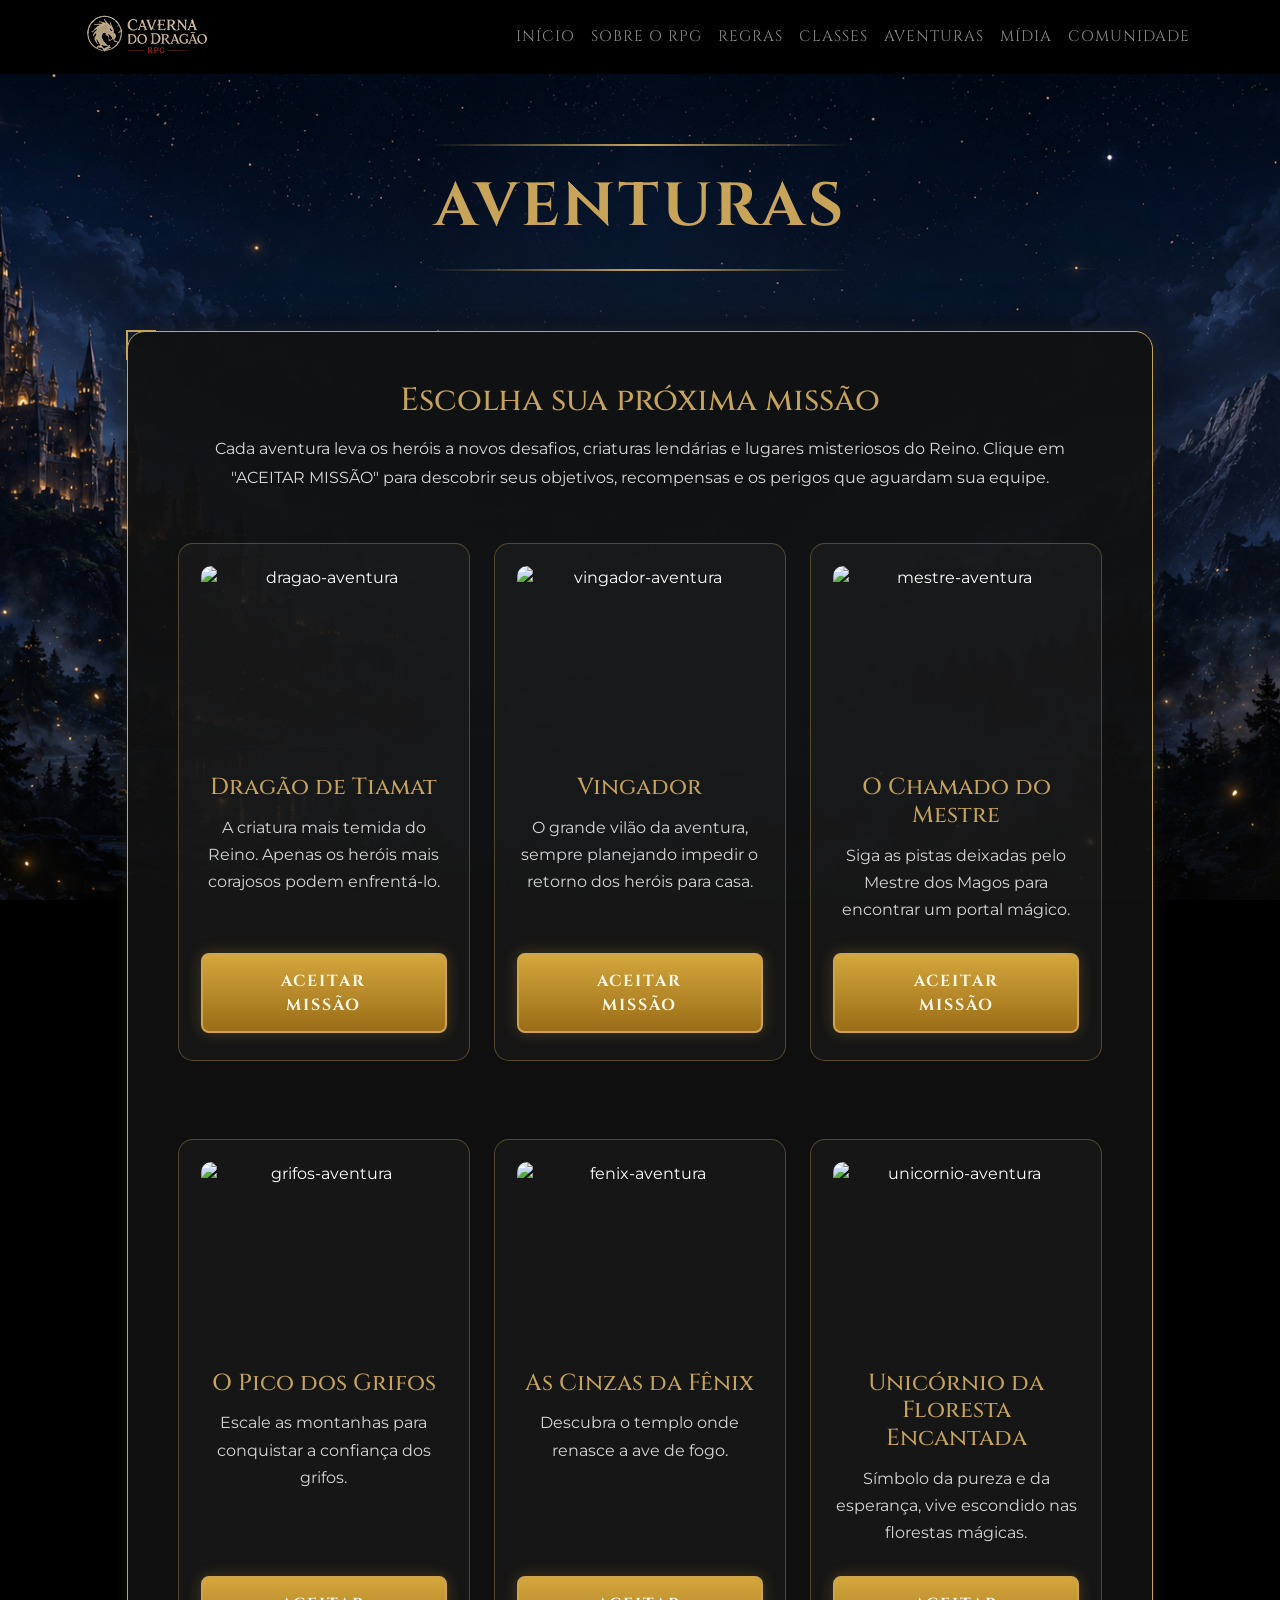
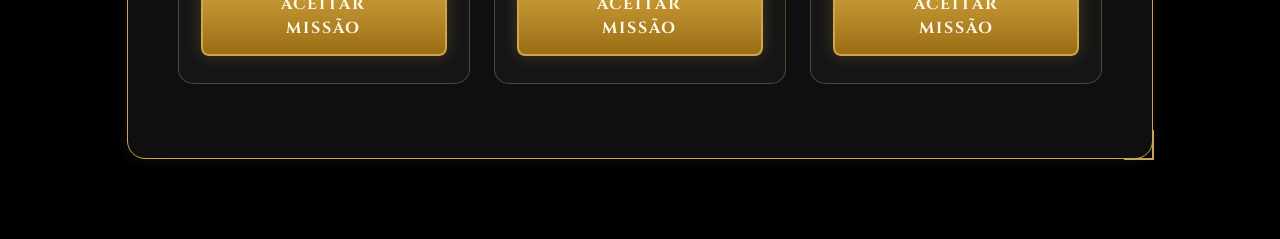
==== aventuras.html @ 793632f1 "pgAventuras-feita-faltando-imgs" ====
<!DOCTYPE html>
<html lang="en">
<head>
    <meta charset="UTF-8">
    <meta name="viewport" content="width=device-width, initial-scale=1.0">

    <link href="https://cdn.jsdelivr.net/npm/bootstrap@5.3.8/dist/css/bootstrap.min.css" rel="stylesheet">
    <link href="https://fonts.googleapis.com/css2?family=Cinzel:wght@400;600;700&display=swap" rel="stylesheet">
    <link href="https://fonts.googleapis.com/css2?family=Montserrat:wght@300;400;500;600&display=swap" rel="stylesheet">

    <link rel="stylesheet" href="https://cdn.jsdelivr.net/npm/bootstrap-icons@1.11.3/font/bootstrap-icons.min.css">

    <link rel="stylesheet" href="aventuras.css">

    <title>Classes RPG</title>
</head>
<body>
    <nav class="navbar navbar-expand-lg navbar-dark" id="cabecalho" style="background-color: black;">
        <div class="container">
            <a class="navbar-brand" href="index.html">
                <img src="/src/img/logo_caverna_dragao_transparente.png" alt="logo Caverna do Dragão" id="logo-site" style="width: 180;"> 
            </a>

            <button class="navbar-toggler" type="button" data-bs-toogle="collapse"data-bs-target="#menu">
                <span class="navbar-toggler-icon"></span>
            </button>

            <div class="collapse navbar-collapse" id="menu">
                <ul class="navbar-nav ms-auto">
                    <li class="nav-item"><a class="nav-link" href="index.html">INÍCIO</a></li>
                    <li class="nav-item"><a class="nav-link" href="historia.html">SOBRE O RPG</a></li>
                    <li class="nav-item"><a class="nav-link" href="regras.html">REGRAS</a></li>
                    <li class="nav-item"><a class="nav-link" href="classes.html">CLASSES</a></li>
                    <li class="nav-item"><a class="nav-link" href="aventuras.html">AVENTURAS</a></li>
                    <li class="nav-item"><a class="nav-link" href="midia.html">MÍDIA</a></li>
                    <li class="nav-item"><a class="nav-link" href="comunidade.html">COMUNIDADE</a></li>
                </ul>
            </div>
        </div>
    </nav>

    <section class="aventuras">
        <section class="titulo-aventuras">
            <div class="container">
                <h1>AVENTURAS</h1>
            </div>
        </section>

        <div class="container">
            <div class="painel-aventuras">
                <div class="introducao">
                    <h2>Escolha sua próxima missão</h2>

                    <p>Cada aventura leva os heróis a novos desafios, criaturas lendárias e lugares misteriosos do Reino. Clique em "ACEITAR MISSÃO" para descobrir seus objetivos, recompensas e os perigos que aguardam sua equipe.</p>
                </div>

                <div class="row g-4">
                    <!--card 1-->
                    <div class="col-lg-4 col-md-6 mb-4">
                        <div class="card-aventura">
                            <img src="/src/img/aventura1.jpg" alt="dragao-aventura">

                            <h3>Dragão de Tiamat</h3>

                            <p>A criatura mais temida do Reino. Apenas os heróis mais corajosos podem enfrentá-lo.</p>

                            <button class="btn btn-rpg" data-bs-toggle="modal" data-bs-target="#aventura1">ACEITAR MISSÃO</button>
                        </div>
                    </div>

                        <!--card 2-->
                    <div class="col-lg-4 col-md-6 mb-4">
                        <div class="card-aventura">
                            <img src="/src/img/aventura1.jpg" alt="vingador-aventura">

                            <h3>Vingador</h3>

                            <p>O grande vilão da aventura, sempre planejando impedir o retorno dos heróis para casa.</p>

                            <button class="btn btn-rpg" data-bs-toggle="modal" data-bs-target="#aventura2">ACEITAR MISSÃO</button>
                        </div>
                    </div>

                        <!--card 3-->
                    <div class="col-lg-4 col-md-6 mb-4">
                        <div class="card-aventura">
                            <img src="/src/img/aventura1.jpg" alt="mestre-aventura">

                            <h3>O Chamado do Mestre</h3>

                            <p>Siga as pistas deixadas pelo Mestre dos Magos para encontrar um portal mágico.</p>

                            <button class="btn btn-rpg" data-bs-toggle="modal" data-bs-target="#aventura3">ACEITAR MISSÃO</button>
                        </div>
                    </div>

                        <!--card 4-->
                    <div class="col-lg-4 col-md-6 mb-4">
                        <div class="card-aventura">
                            <img src="/src/img/aventura1.jpg" alt="grifos-aventura">

                            <h3>O Pico dos Grifos</h3>

                            <p>Escale as montanhas para conquistar a confiança dos grifos.</p>

                            <button class="btn btn-rpg" data-bs-toggle="modal" data-bs-target="#aventura4">ACEITAR MISSÃO</button>
                        </div>
                    </div>

                        <!--card 5-->
                    <div class="col-lg-4 col-md-6 mb-4">
                        <div class="card-aventura">
                            <img src="/src/img/aventura1.jpg" alt="fenix-aventura">

                            <h3>As Cinzas da Fênix</h3>

                            <p>Descubra o templo onde renasce a ave de fogo.</p>

                            <button class="btn btn-rpg" data-bs-toggle="modal" data-bs-target="#aventura5">ACEITAR MISSÃO</button>
                        </div>
                    </div>

                        <!--card 6-->
                    <div class="col-lg-4 col-md-6 mb-4">
                        <div class="card-aventura">
                            <img src="/src/img/aventura1.jpg" alt="unicornio-aventura">

                            <h3>Unicórnio da Floresta Encantada</h3>

                            <p>Símbolo da pureza e da esperança, vive escondido nas florestas mágicas.</p>

                            <button class="btn btn-rpg" data-bs-toggle="modal" data-bs-target="#aventura6">ACEITAR MISSÃO</button>
                        </div>
                    </div>
                </div>
            </div>
        </div>
    </section>

    <!--"pop-up" 1-->
    <div class="modal fade" id="aventura1" tabindex="-1">
        <div class="modal-dialog modal-dialog-centered">
            <div class="modal-content">

                <div class="modal-header">
                    <h5 class="modal-title">Dragão de Tiamat</h5>

                    <button type="button" class="btn-close" data-bs-dismiss="modal"></button>
                </div>

                <div class="modal-body">
                    <p><strong>Objetivo:</strong> Encontrar o covil do Dragão e impedir que ele destrua o Reino.</p>
                    <p><strong>Dificuldade:</strong> ★★★★★</p>
                    <p><strong>Recompensa:</strong> Espada Flamejante e 500 moedas de ouro.</p>
                    <p><strong>Inimigos:</strong> Dragão Vermelho, Goblins e Cavaleiros das Sombras.</p>
                    <p><strong>Local:</strong> Montanhas de Tiamat.</p>
                    <p><strong>História:</strong> Dizem que o Dragão desperta a cada cem anos para espalhar o caos. Apenas um grupo de verdadeiros heróis pode enfrentá-lo.</p>
                </div
            </div>
        </div>
    </div>

    <!--"pop-up" 2-->
    <div class="modal fade" id="aventura2" tabindex="-1">
        <div class="modal-dialog modal-dialog-centered">
            <div class="modal-content">

                <div class="modal-header">
                    <h5 class="modal-title">Vingador</h5>

                    <button type="button" class="btn-close" data-bs-dismiss="modal"></button>
                </div>

                <div class="modal-body">
                    <p><strong>Objetivo:</strong> Invadir a fortaleza do Vingador e recuperar o Cristal do Portal.</p>
                    <p><strong>Dificuldade:</strong> ★★★★☆</p>
                    <p><strong>Recompensa:</strong> Armadura das Sombras e 350 moedas de ouro.</p>
                    <p><strong>Inimigos:</strong> Vingador, Orcs e Magos Negros.</p>
                    <p><strong>Local:</strong> Castelo das Trevas.</p>
                    <p><strong>História:</strong> O Vingador planeja impedir que os heróis encontrem o caminho de volta para casa. Seu castelo guarda inúmeros perigos.</p>
                </div
            </div>
        </div>
    </div>

    <!--"pop-up" 3-->
    <div class="modal fade" id="aventura2" tabindex="-1">
        <div class="modal-dialog modal-dialog-centered">
            <div class="modal-content">

                <div class="modal-header">
                    <h5 class="modal-title">O Chamado do Mestre</h5>

                    <button type="button" class="btn-close" data-bs-dismiss="modal"></button>
                </div>

                <div class="modal-body">
                    <p><strong>Objetivo:</strong> Seguir as pistas deixadas pelo Mestre dos Magos até o Portal Esquecido.</p>
                    <p><strong>Dificuldade:</strong> ★★★☆☆</p>
                    <p><strong>Recompensa:</strong> Cajado Arcano e 250 moedas de ouro.</p>
                    <p><strong>Inimigos:</strong> Espíritos, Gárgulas e Armaduras Encantadas.</p>
                    <p><strong>Local:</strong> Ruínas Antigas.</p>
                    <p><strong>História:</strong> O Mestre dos Magos surge misteriosamente para orientar os heróis, mas cada pista esconde um novo desafio.</p>
                </div
            </div>
        </div>
    </div>

    <!--"pop-up" 4-->
    <div class="modal fade" id="aventura2" tabindex="-1">
        <div class="modal-dialog modal-dialog-centered">
            <div class="modal-content">

                <div class="modal-header">
                    <h5 class="modal-title">O Pico dos Grifos</h5>

                    <button type="button" class="btn-close" data-bs-dismiss="modal"></button>
                </div>

                <div class="modal-body">
                    <p><strong>Objetivo:</strong> Conquistar a confiança dos Grifos e recuperar um artefato perdido.</p>
                    <p><strong>Dificuldade:</strong> ★★★☆☆</p>
                    <p><strong>Recompensa:</strong> Pena Sagrada dos Grifos e 220 moedas de ouro.</p>
                    <p><strong>Inimigos:</strong> Grifos Selvagens e Harpias.</p>
                    <p><strong>Local:</strong> Montanhas do Norte.</p>
                    <p><strong>História:</strong> Apenas aqueles que demonstrarem coragem e honra poderão voar ao lado dos lendários Grifos.</p>
                </div
            </div>
        </div>
    </div>

    <!--"pop-up" 5-->
    <div class="modal fade" id="aventura2" tabindex="-1">
        <div class="modal-dialog modal-dialog-centered">
            <div class="modal-content">

                <div class="modal-header">
                    <h5 class="modal-title">As Cinzas da Fênix</h5>

                    <button type="button" class="btn-close" data-bs-dismiss="modal"></button>
                </div>

                <div class="modal-body">
                    <p><strong>Objetivo:</strong> Encontrar a Fênix antes que seu poder seja usado pelas forças do mal.</p>
                    <p><strong>Dificuldade:</strong> ★★★★☆</p>
                    <p><strong>Recompensa:</strong> Pluma da Fênix e 400 moedas de ouro.</p>
                    <p><strong>Inimigos:</strong> Salamandras de Fogo e Cultistas.</p>
                    <p><strong>Local:</strong> Templo do Sol.</p>
                    <p><strong>História:</strong> A lendária Fênix renasce das cinzas apenas uma vez por século. Seu poder pode salvar ou destruir o Reino.</p>
                </div
            </div>
        </div>
    </div>

    <!--"pop-up" 6-->
    <div class="modal fade" id="aventura2" tabindex="-1">
        <div class="modal-dialog modal-dialog-centered">
            <div class="modal-content">

                <div class="modal-header">
                    <h5 class="modal-title">Unicórnio da Floresta Encantada</h5>

                    <button type="button" class="btn-close" data-bs-dismiss="modal"></button>
                </div>

                <div class="modal-body">
                    <p><strong>Objetivo:</strong> Proteger o Unicórnio e impedir que caçadores capturem a criatura sagrada.</p>
                    <p><strong>Dificuldade:</strong> ★★☆☆☆</p>
                    <p><strong>Recompensa:</strong> Amuleto da Natureza e 180 moedas de ouro.</p>
                    <p><strong>Inimigos:</strong> Caçadores, Lobos Gigantes e Bruxas.</p>
                    <p><strong>Local:</strong> Floresta Encantada.</p>
                    <p><strong>História:</strong> O Unicórnio representa a esperança do Reino. Sua proteção garante o equilíbrio da magia em toda a floresta.</p>
                </div
            </div>
        </div>
    </div>

    <footer id="footer">
        <div class="container footer-container">
    
            <div class="footer-col">
                <img src="/src/img/logo_caverna_dragao_transparente.png" alt="Logo" class="footer-logo">
                <p>Um RPG de mesa inspirado no clássico<br> que marcou gerações. Aventuras épicas <br> esperam por você é seu grupo!</p>
            </div>
    
            <div class="footer-col">
                <h4>NAVEGAÇÃO</h4>
                <a href="index.html">Início</a>
                <a href="historia.html">Sobre o RPG</a>
                <a href="regras.html">Regras</a>
                <a href="classes.html">Classes</a>
                <a href="aventuras.html">Aventuras</a>
                <a href="midia.html">Mídia</a>
                <a href="comunidade.html">Comunidade</a>
            </div>
    
            <div class="footer-col">
                <h4>REDES SOCIAIS</h4>
                <div class="redes">
                    <a href="#"><i class="bi bi-instagram"></i></a>
                    <a href="#"><i class="bi bi-facebook"></i></a>
                    <a href="#"><i class="bi bi-discord"></i></a>
                </div>
            </div>
    
        </div>
    
        <div class="footer-bottom">
            © 2026 Caverna do Dragão. Todos os direitos reservados.
        </div>
    </footer>

    <script src="https://cdn.jsdelivr.net/npm/bootstrap@5.3.8/dist/js/bootstrap.bundle.min.js"></script>
</body>
</html>
---- aventuras.css ----
body{
    margin: 0;
    background: #000;
    color: white;
    font-family: 'Montserrat', sans-serif;
}

.navbar{
    padding: 8px 0;
}

.aventuras{
    min-height: 100vh;

    background-image: url("src/img/img-bg-HISTORIA.png");
    background-size: cover;
    background-position: center top;
    background-repeat: no-repeat;
    background-attachment: fixed;

    padding: 40px 0 80px;
}

.titulo-aventuras{
    text-align: center;
    margin: 30px 0 60px;
}

.titulo-aventuras h1{
    display: inline-block;
    position: relative;

    margin: 0;
    padding: 30px 0;

    font-family: 'Cinzel', serif;
    font-size: 3.8rem;
    font-weight: 700;
    letter-spacing: 3px;
    line-height: 1.1;

    color: #C7A45A;
}

.titulo-aventuras h1::before,
.titulo-aventuras h1::after{
    content: "";

    position: absolute;
    left: 50%;
    transform: translateX(-50%);

    width: 420px;
    height: 2px;

    background: linear-gradient(
        to right,
        transparent,
        #C7A45A,
        transparent
    );
}

.titulo-aventuras h1::before{
    top: 0;
}

.titulo-aventuras h1::after{
    bottom: 0;
}

.painel-aventuras{
    width: min(1200px, 92%);
    min-height: 650px;
    
    margin: auto;
    
    background: rgba(17,17,17,.92);
    
    border: 1px solid #C7A45A;
    border-radius: 18px;
    
    padding: 50px;
    
    box-shadow:
        0 0 40px rgba(0,0,0,.6),
        0 0 15px rgba(199,164,90,.15);
}

.painel-aventuras{
    position: relative;
}

.painel-aventuras::before,
.painel-aventuras::after{
    content:"";
    position:absolute;
    width:30px;
    height:30px;
    border:2px solid #C7A45A;
}

.painel-aventuras::before{
    top:-2px;
    left:-2px;

    border-right:none;
    border-bottom:none;
}

.painel-aventuras::after{
    bottom:-2px;
    right:-2px;

    border-left:none;
    border-top:none;
}

/* INTRODUÇÃO */
.introducao{
    margin-bottom: 50px;
    text-align: center;
}

.introducao h2{
    color: #C7A45A;
    margin-bottom: 15px;
}

.introducao p{
    color: #d8d8d8;
    max-width: 850px;
    margin: auto;
    line-height: 1.8;
}

/* GRID DOS CARDS */
.row{
    row-gap: 30px;
}

/* CARD */
.card-aventura{
    display:flex;
    flex-direction:column;
    height:100%;

    background: rgba(255,255,255,.03);
    border:1px solid rgba(199,164,90,.35);
    border-radius:15px;
    padding:22px;
    text-align:center;
    transition:.35s;
}

.card-aventura:hover{
    transform: translateY(-8px);
    border-color: #C7A45A;
    box-shadow: 0 0 25px rgba(199,164,90,.25);
}

.card-aventura img{
    width: 100%;
    height: 190px;
    object-fit: cover;
    border-radius: 10px;
    margin-bottom: 18px;
}

.card-aventura h3{
    color: #C7A45A;
    font-size: 1.45rem;
    margin-bottom: 12px;
}

.card-aventura p{
    color: #d5d5d5;
    line-height: 1.7;
    min-height: 95px;
}

.card-aventura .btn-rpg{
    margin-top: auto;
    margin-bottom: 5px;
}

/* pop-up */
.modal-content{
    background: #111;
    color: white;
    border: 2px solid #C7A45A;
    border-radius: 15px;
}

.modal-header{
    border-bottom: 1px solid rgba(199,164,90,.35);
}

.modal-footer{
    border-top: 1px solid rgba(199,164,90,.35);
}

.modal-title{
    color: #C7A45A;
    font-family: 'Cinzel', serif;
}

.modal-body p{
    line-height: 1.8;
    color: #d8d8d8;
}

.modal-body strong{
    color: #C7A45A;
}

.modal-content{
    box-shadow:0 0 35px rgba(199,164,90,.35);
}

/* RESPONSIVO */
@media (max-width:991px){

    .card-aventura img{
        height: 220px;
    }

}

@media (max-width:768px){

    .painel-aventuras{
        padding: 30px;
    }

    .titulo-aventuras h1{
        font-size: 2.8rem;
    }

}

@media (max-width:576px){

    .card-aventura{
        padding: 18px;
    }

    .card-aventura img{
        height: 180px;
    }

}

.btn-rpg{
    display: inline-block;
    margin-top: 40px;
    padding: 14px 40px;
    background: linear-gradient(
        to bottom,
        #d4a63d,
        #9a6d17
    );
    border: 2px solid #cfa44c;
    border-radius: 8px;
    color: #fff8e6;
    font-family: 'Cinzel', serif;
    font-size: 1rem;
    font-weight: 700;
    letter-spacing: 2px;
    text-decoration: none;
    box-shadow:
        0 0 15px rgba(212,166,61,.25);
    transition: all .3s ease;
}

.btn-rpg:hover{
    background: linear-gradient(
        to bottom,
        #e2b44a,
        #b07b1a
    );
    color: #fff8e6;
    transform: translateY(-3px);
    box-shadow:
        0 0 25px rgba(212,166,61,.45);
}

#footer{
    border-top: none;
    position: relative;

    z-index: 1;

    color: white;
    padding: 40px 0 20px;
    margin-top: 0;

    background-image:
        url("src/img/castelo-footer.png");

    background-size: 30%;
    background-position: 95% 15%;
    background-repeat: no-repeat;
}

#footer::before{
    content: "";
    position: absolute;
    top: 0;
    left: 10%;
    width: 80%;
    height: 1px;

    background: linear-gradient(
        to right,
        transparent,
        #CBBD93,
        transparent
    );
}

.footer-container{
    display: flex;
    justify-content: flex-start;
    gap: 80px;
    flex-wrap: wrap;
}

.footer-col{
    display: flex;
    flex-direction: column;
    gap: 10px;
    min-width: 150px;
    position: relative;
    padding-right: 40px;
}

.footer-col:not(:last-child)::after{
    content: "";
    position: absolute;
    right: -25px;
    top: 10px;
    width: 1px;
    height: 80%;

    background: linear-gradient(
        transparent,
        #5a5a5a,
        transparent
    );
}

.footer-col h4{
    color: #CBBD93;
    font-size: 14px;
    margin-bottom: 10px;
    letter-spacing: 2px;
}

.footer-col a{
    color: #aaa;
    text-decoration: none;
    transition: 0.3s;
}

.footer-col a:hover{
    color: white;
}

.footer-col p{
    color: #aaa;
    margin: 0;
    font-size: 14px;
}

.footer-logo{
    width: 180px;
    height: auto;
}

.redes{
    display: flex;
    gap: 15px;
    font-size: 24px;
}

.redes a{
    color: #c7c7c7;
}

.footer-bottom{
    text-align: center;
    border-top: 1px solid #222;
    margin-top: 20px;
    padding: 10px;
    color: #777;
    font-size: 13px;
}

h1, h2, h3, h4, .navbar, .btn{
    font-family: 'Cinzel', serif;
}

p{
    font-family: 'Montserrat', sans-serif;
}

.nav-link{
    letter-spacing: 1px;
    font-size: 0.95rem;
}
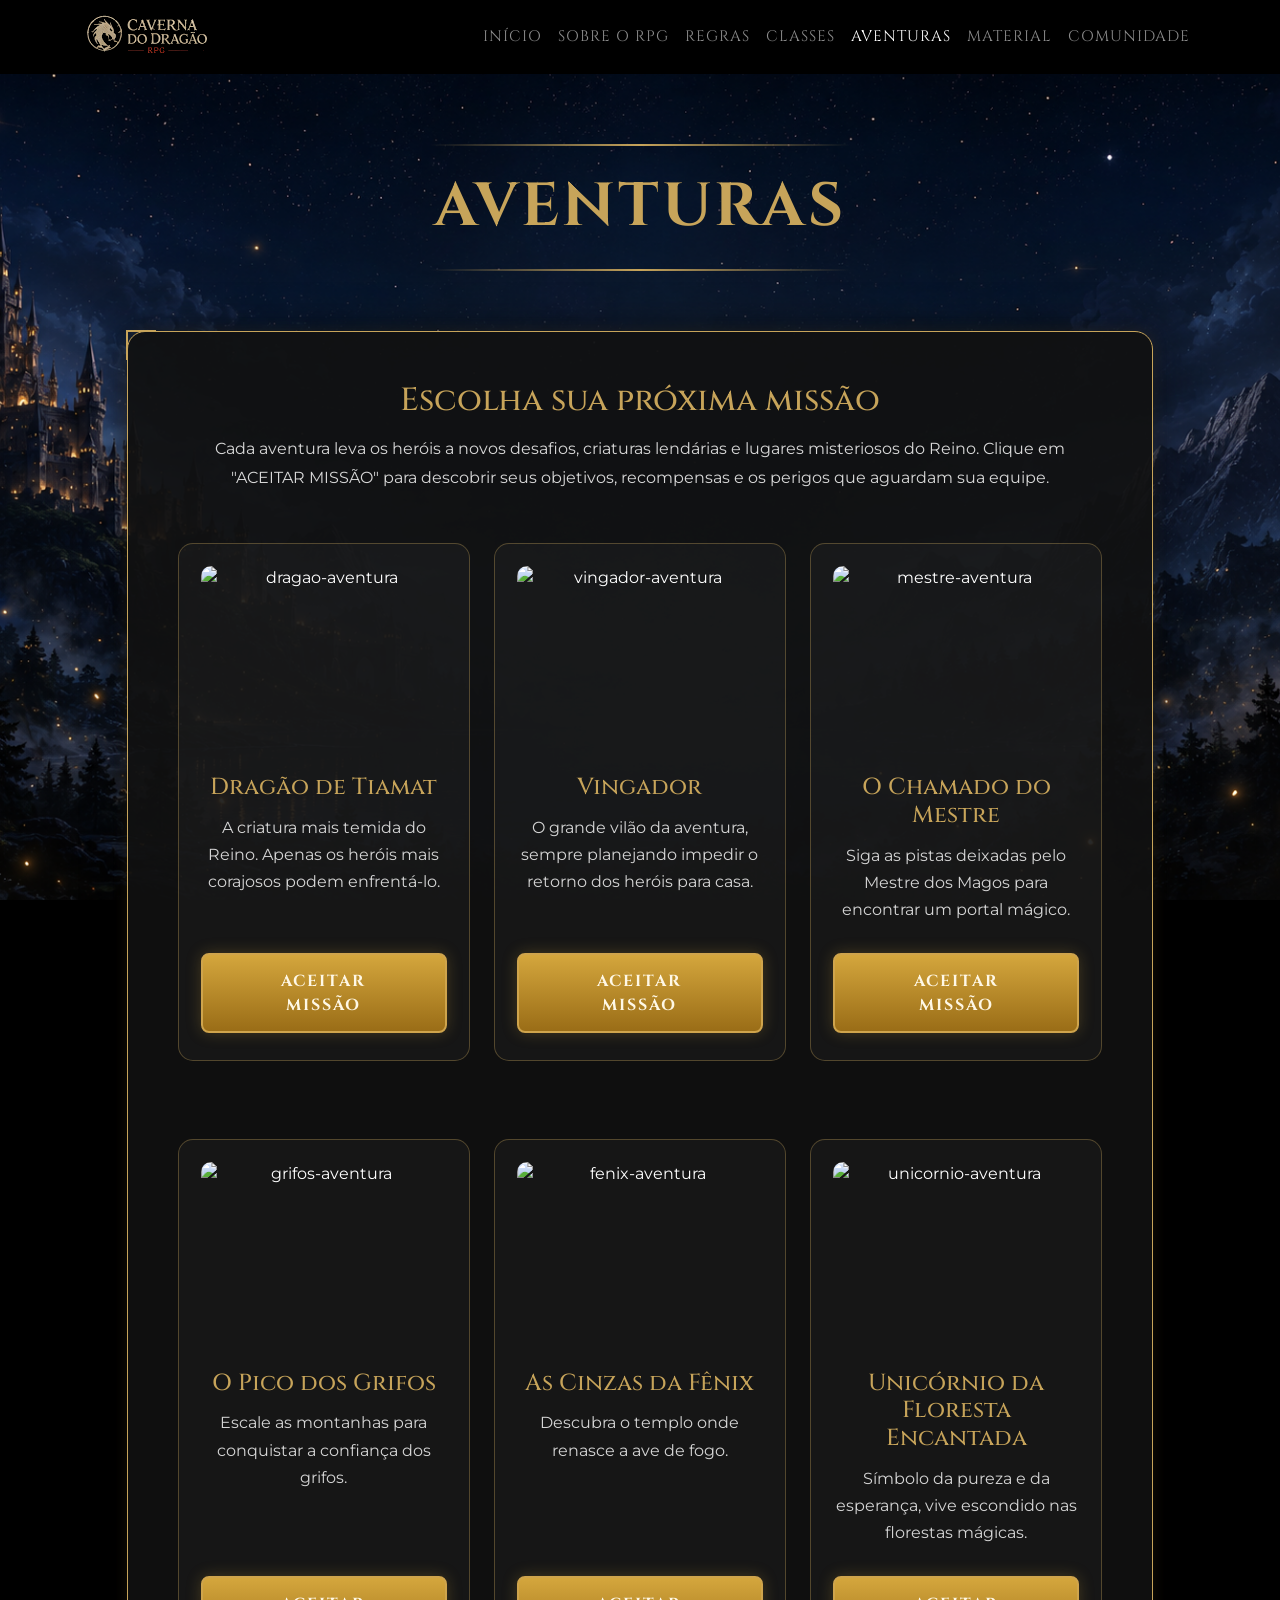
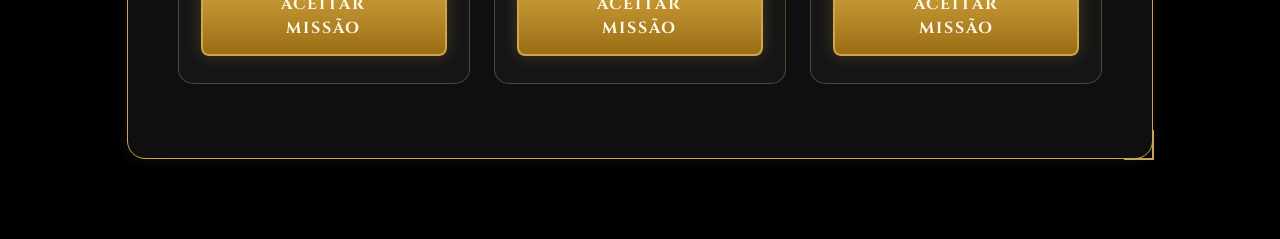
==== commit 6d6f57f2: "detalhes-nome-script-animações-add" ====
--- a/aventuras.html
+++ b/aventuras.html
@@ -21,7 +21,7 @@
                 <img src="/src/img/logo_caverna_dragao_transparente.png" alt="logo Caverna do Dragão" id="logo-site" style="width: 180;"> 
             </a>
 
-            <button class="navbar-toggler" type="button" data-bs-toogle="collapse"data-bs-target="#menu">
+            <button class="navbar-toggler" type="button" data-bs-toggle="collapse"data-bs-target="#menu">
                 <span class="navbar-toggler-icon"></span>
             </button>
 
@@ -31,8 +31,8 @@
                     <li class="nav-item"><a class="nav-link" href="historia.html">SOBRE O RPG</a></li>
                     <li class="nav-item"><a class="nav-link" href="regras.html">REGRAS</a></li>
                     <li class="nav-item"><a class="nav-link" href="classes.html">CLASSES</a></li>
-                    <li class="nav-item"><a class="nav-link" href="aventuras.html">AVENTURAS</a></li>
-                    <li class="nav-item"><a class="nav-link" href="midia.html">MÍDIA</a></li>
+                    <li class="nav-item"><a class="nav-link active" href="aventuras.html">AVENTURAS</a></li>
+                    <li class="nav-item"><a class="nav-link" href="material.html">MATERIAL</a></li>
                     <li class="nav-item"><a class="nav-link" href="comunidade.html">COMUNIDADE</a></li>
                 </ul>
             </div>
@@ -290,7 +290,7 @@
                 <a href="regras.html">Regras</a>
                 <a href="classes.html">Classes</a>
                 <a href="aventuras.html">Aventuras</a>
-                <a href="midia.html">Mídia</a>
+                <a href="material.html">Material</a>
                 <a href="comunidade.html">Comunidade</a>
             </div>
     
--- a/aventuras.css
+++ b/aventuras.css
@@ -7,6 +7,26 @@
 
 .navbar{
     padding: 8px 0;
+}
+
+.nav-link{
+    position: relative;
+}
+
+.nav-link::after{
+    content: "";
+    position: absolute;
+    left: 50%;
+    bottom: 0;
+    width: 0;
+    height: 1px;
+    background: #d8c08a;
+    transition: .3s;
+    transform: translateX(-50%);
+}
+
+.nav-link:hover::after{
+    width: 80%;
 }
 
 .aventuras{
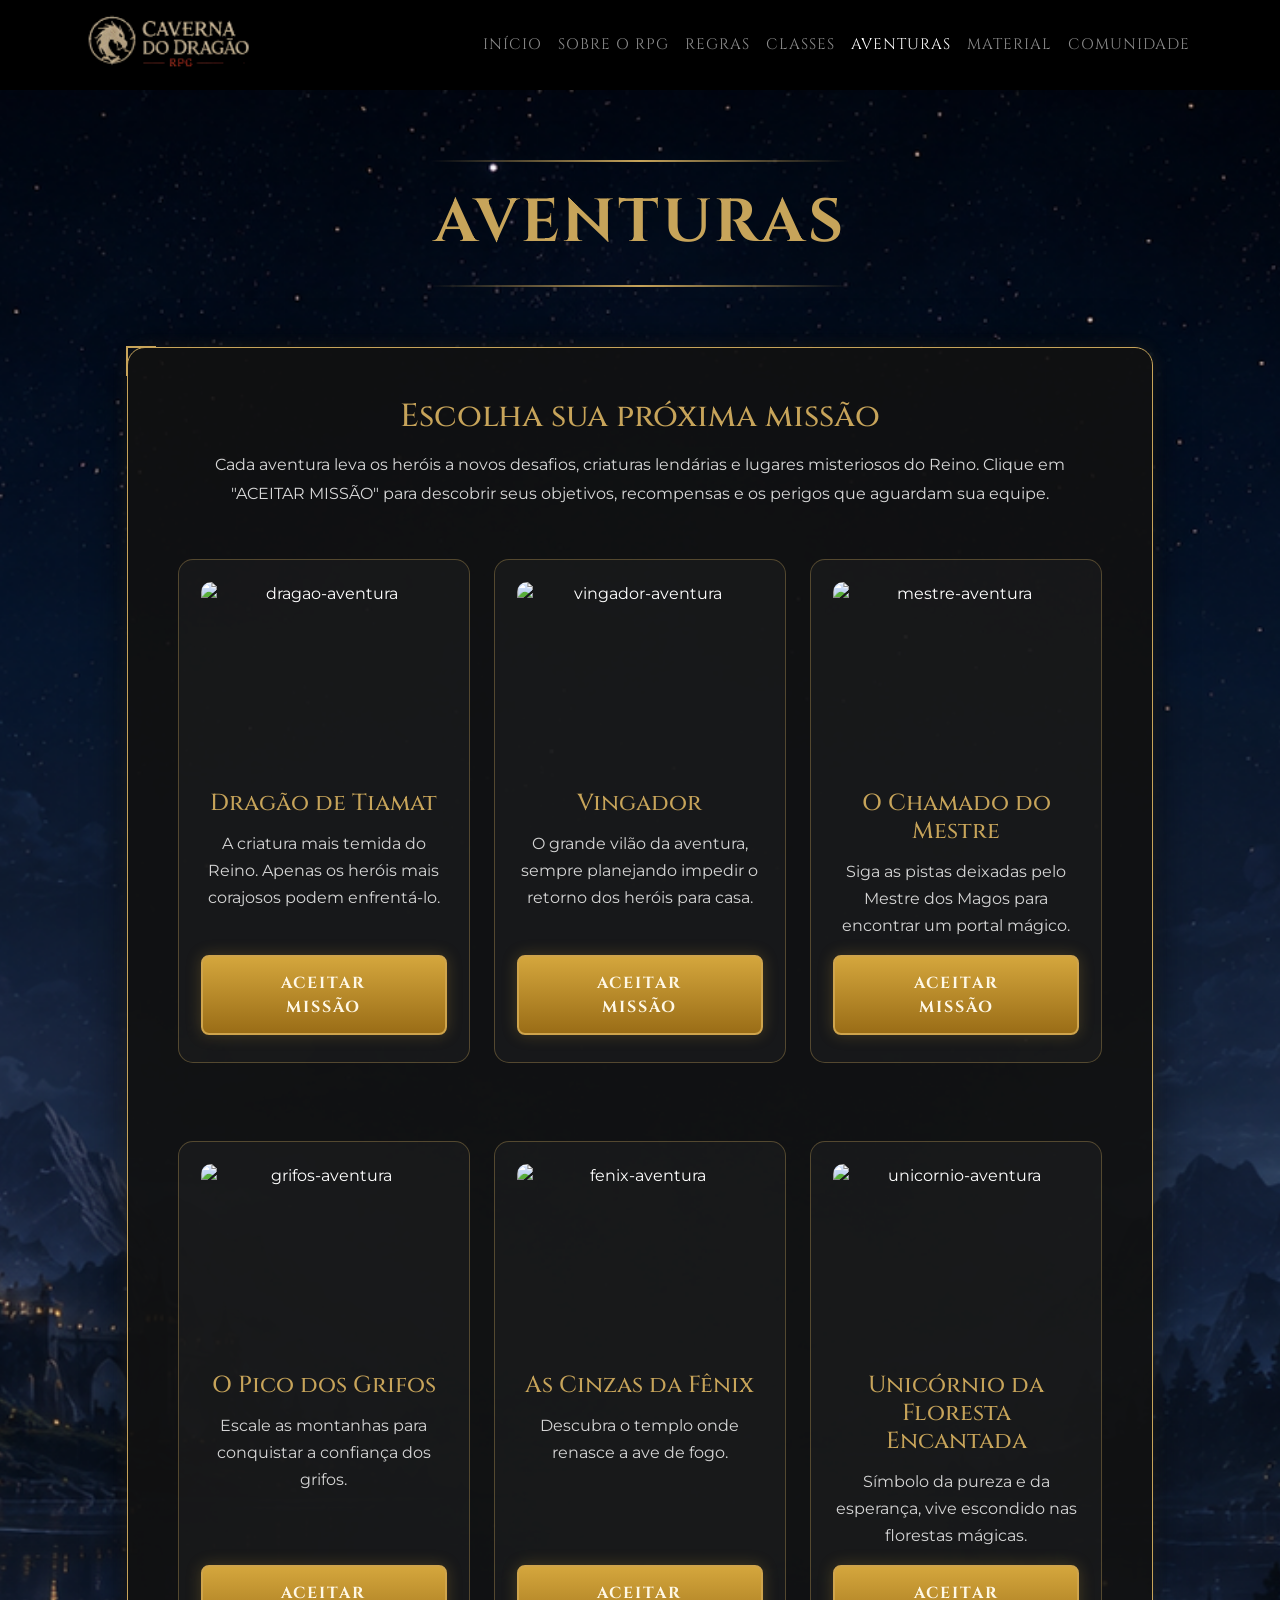
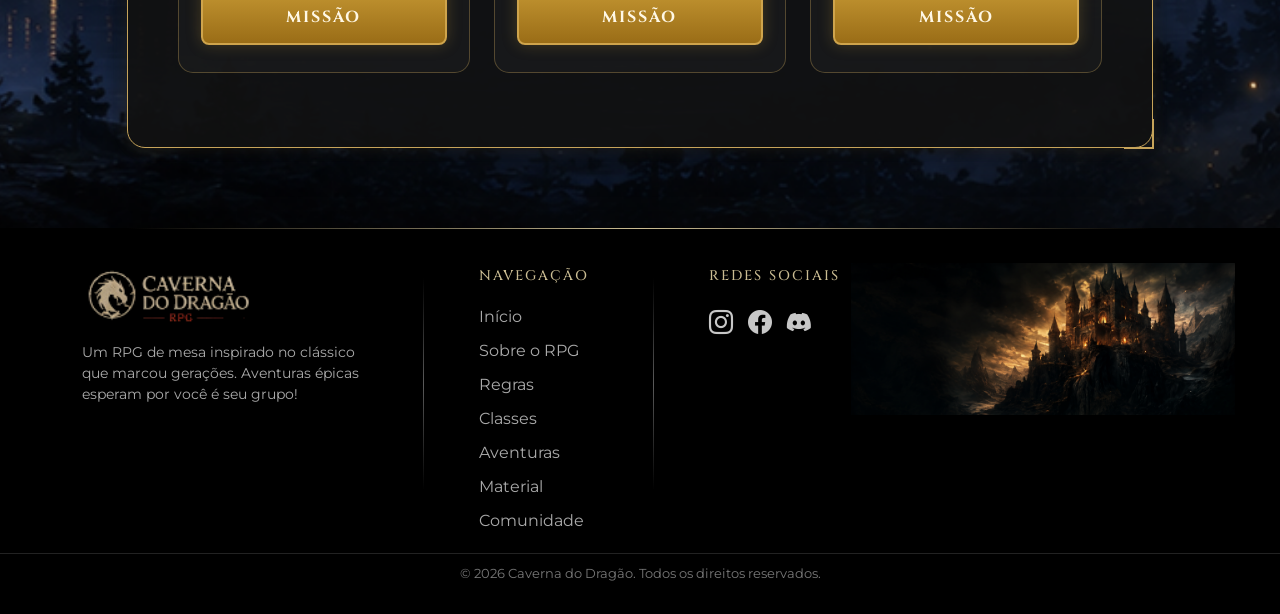
==== commit 0daaa38a: "site-terminado" ====
--- a/aventuras.html
+++ b/aventuras.html
@@ -18,7 +18,7 @@
     <nav class="navbar navbar-expand-lg navbar-dark" id="cabecalho" style="background-color: black;">
         <div class="container">
             <a class="navbar-brand" href="index.html">
-                <img src="/src/img/logo_caverna_dragao_transparente.png" alt="logo Caverna do Dragão" id="logo-site" style="width: 180;"> 
+                <img src="/src/img/logo_caverna_dragao_transparente.png" alt="logo Caverna do Dragão" id="logo-site"> 
             </a>
 
             <button class="navbar-toggler" type="button" data-bs-toggle="collapse"data-bs-target="#menu">
@@ -155,7 +155,7 @@
                     <p><strong>Inimigos:</strong> Dragão Vermelho, Goblins e Cavaleiros das Sombras.</p>
                     <p><strong>Local:</strong> Montanhas de Tiamat.</p>
                     <p><strong>História:</strong> Dizem que o Dragão desperta a cada cem anos para espalhar o caos. Apenas um grupo de verdadeiros heróis pode enfrentá-lo.</p>
-                </div
+                </div>
             </div>
         </div>
     </div>
@@ -178,13 +178,13 @@
                     <p><strong>Inimigos:</strong> Vingador, Orcs e Magos Negros.</p>
                     <p><strong>Local:</strong> Castelo das Trevas.</p>
                     <p><strong>História:</strong> O Vingador planeja impedir que os heróis encontrem o caminho de volta para casa. Seu castelo guarda inúmeros perigos.</p>
-                </div
+                </div>
             </div>
         </div>
     </div>
 
     <!--"pop-up" 3-->
-    <div class="modal fade" id="aventura2" tabindex="-1">
+    <div class="modal fade" id="aventura3" tabindex="-1">
         <div class="modal-dialog modal-dialog-centered">
             <div class="modal-content">
 
@@ -201,13 +201,13 @@
                     <p><strong>Inimigos:</strong> Espíritos, Gárgulas e Armaduras Encantadas.</p>
                     <p><strong>Local:</strong> Ruínas Antigas.</p>
                     <p><strong>História:</strong> O Mestre dos Magos surge misteriosamente para orientar os heróis, mas cada pista esconde um novo desafio.</p>
-                </div
+                </div>
             </div>
         </div>
     </div>
 
     <!--"pop-up" 4-->
-    <div class="modal fade" id="aventura2" tabindex="-1">
+    <div class="modal fade" id="aventura4" tabindex="-1">
         <div class="modal-dialog modal-dialog-centered">
             <div class="modal-content">
 
@@ -224,13 +224,13 @@
                     <p><strong>Inimigos:</strong> Grifos Selvagens e Harpias.</p>
                     <p><strong>Local:</strong> Montanhas do Norte.</p>
                     <p><strong>História:</strong> Apenas aqueles que demonstrarem coragem e honra poderão voar ao lado dos lendários Grifos.</p>
-                </div
+                </div>
             </div>
         </div>
     </div>
 
     <!--"pop-up" 5-->
-    <div class="modal fade" id="aventura2" tabindex="-1">
+    <div class="modal fade" id="aventura5" tabindex="-1">
         <div class="modal-dialog modal-dialog-centered">
             <div class="modal-content">
 
@@ -247,13 +247,13 @@
                     <p><strong>Inimigos:</strong> Salamandras de Fogo e Cultistas.</p>
                     <p><strong>Local:</strong> Templo do Sol.</p>
                     <p><strong>História:</strong> A lendária Fênix renasce das cinzas apenas uma vez por século. Seu poder pode salvar ou destruir o Reino.</p>
-                </div
+                </div>
             </div>
         </div>
     </div>
 
     <!--"pop-up" 6-->
-    <div class="modal fade" id="aventura2" tabindex="-1">
+    <div class="modal fade" id="aventura6" tabindex="-1">
         <div class="modal-dialog modal-dialog-centered">
             <div class="modal-content">
 
@@ -270,7 +270,7 @@
                     <p><strong>Inimigos:</strong> Caçadores, Lobos Gigantes e Bruxas.</p>
                     <p><strong>Local:</strong> Floresta Encantada.</p>
                     <p><strong>História:</strong> O Unicórnio representa a esperança do Reino. Sua proteção garante o equilíbrio da magia em toda a floresta.</p>
-                </div
+                </div>
             </div>
         </div>
     </div>
--- a/aventuras.css
+++ b/aventuras.css
@@ -7,6 +7,10 @@
 
 .navbar{
     padding: 8px 0;
+}
+
+#logo-site{
+    width:180px;
 }
 
 .nav-link{
@@ -36,7 +40,6 @@
     background-size: cover;
     background-position: center top;
     background-repeat: no-repeat;
-    background-attachment: fixed;
 
     padding: 40px 0 80px;
 }
@@ -54,7 +57,7 @@
     padding: 30px 0;
 
     font-family: 'Cinzel', serif;
-    font-size: 3.8rem;
+    font-size: clamp(2rem, 6vw, 3.8rem);
     font-weight: 700;
     letter-spacing: 3px;
     line-height: 1.1;
@@ -70,7 +73,7 @@
     left: 50%;
     transform: translateX(-50%);
 
-    width: 420px;
+    width:min(420px,80vw);
     height: 2px;
 
     background: linear-gradient(
@@ -196,7 +199,7 @@
 .card-aventura p{
     color: #d5d5d5;
     line-height: 1.7;
-    min-height: 95px;
+    height: auto;
 }
 
 .card-aventura .btn-rpg{
@@ -238,11 +241,44 @@
     box-shadow:0 0 35px rgba(199,164,90,.35);
 }
 
+.btn-close{
+    filter: sepia(1) saturate(6) hue-rotate(5deg) brightness(1.1);
+    filter: invert(1);
+}
+
 /* RESPONSIVO */
 @media (max-width:991px){
 
-    .card-aventura img{
-        height: 220px;
+    #footer{
+        background-image: none;
+        background-size: initial;
+        background-position: center;
+    }
+
+    .footer-container{
+        flex-direction: column;
+        align-items: center;
+        justify-content: center;
+        text-align: center;
+        gap: 35px;
+    }
+
+    .footer-col{
+        align-items: center;
+        padding-right: 0;
+        min-width: auto;
+    }
+
+    .footer-col:not(:last-child)::after{
+        display: none;
+    }
+
+    .footer-logo{
+        width: 150px;
+    }
+
+    .redes{
+        justify-content: center;
     }
 
 }
@@ -255,6 +291,10 @@
 
     .titulo-aventuras h1{
         font-size: 2.8rem;
+    }
+
+    .aventuras{
+        background-attachment: scroll;
     }
 
 }
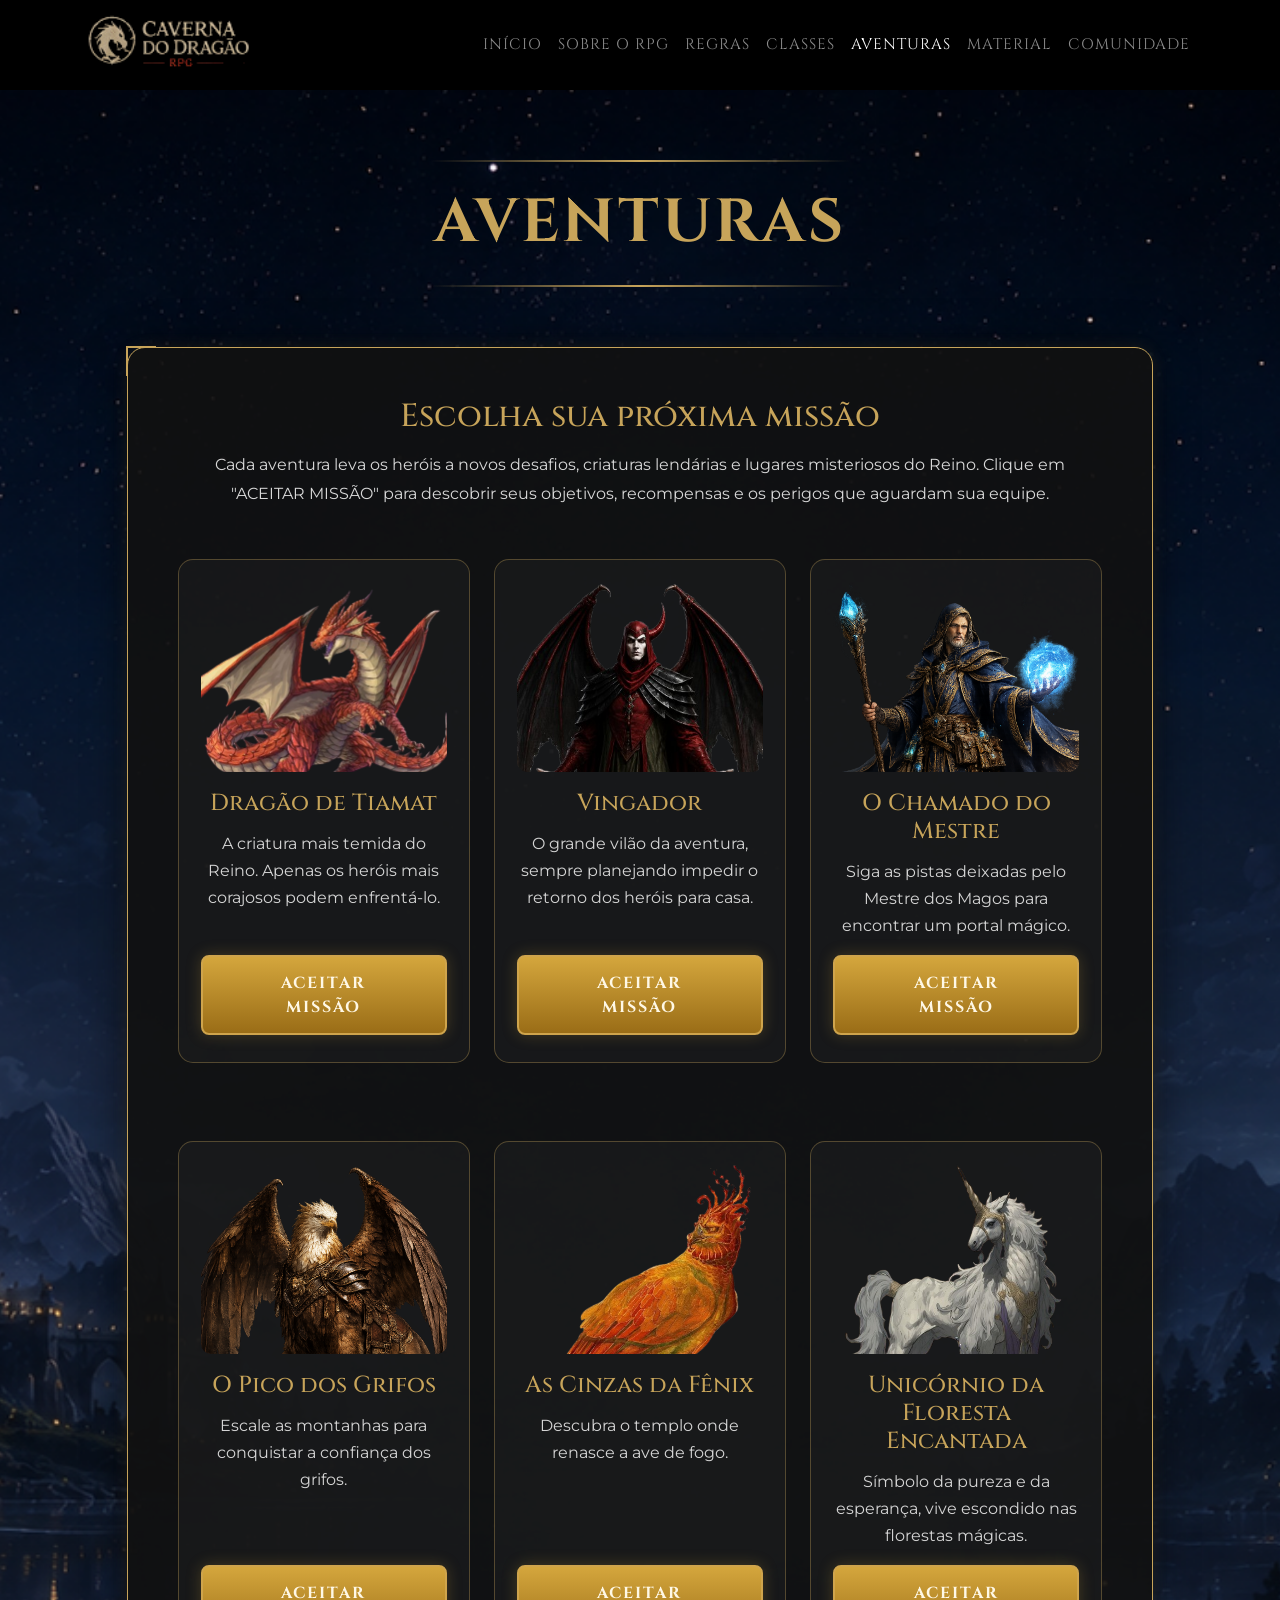
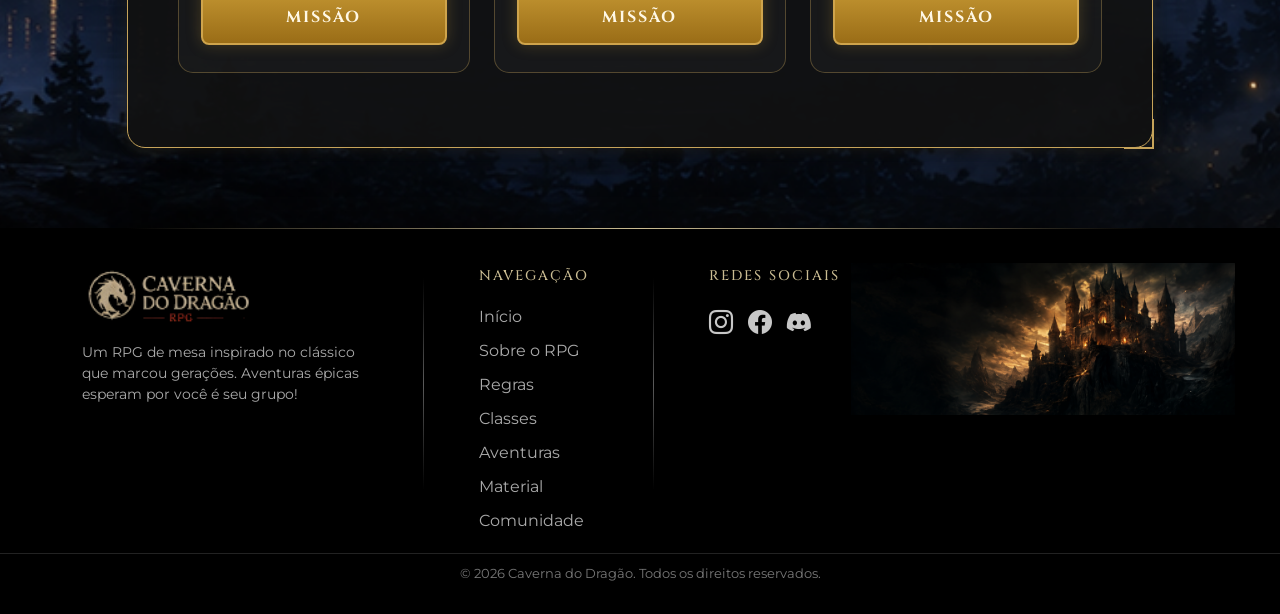
==== commit 7fbad39f: "ajustes-finalização" ====
--- a/aventuras.html
+++ b/aventuras.html
@@ -58,7 +58,7 @@
                     <!--card 1-->
                     <div class="col-lg-4 col-md-6 mb-4">
                         <div class="card-aventura">
-                            <img src="/src/img/aventura1.jpg" alt="dragao-aventura">
+                            <img src="/src/img/aventura1.png" alt="dragao-aventura">
 
                             <h3>Dragão de Tiamat</h3>
 
@@ -71,7 +71,7 @@
                         <!--card 2-->
                     <div class="col-lg-4 col-md-6 mb-4">
                         <div class="card-aventura">
-                            <img src="/src/img/aventura1.jpg" alt="vingador-aventura">
+                            <img src="/src/img/aventura2.png" alt="vingador-aventura">
 
                             <h3>Vingador</h3>
 
@@ -84,7 +84,7 @@
                         <!--card 3-->
                     <div class="col-lg-4 col-md-6 mb-4">
                         <div class="card-aventura">
-                            <img src="/src/img/aventura1.jpg" alt="mestre-aventura">
+                            <img src="/src/img/aventura3.png" alt="mestre-aventura">
 
                             <h3>O Chamado do Mestre</h3>
 
@@ -97,7 +97,7 @@
                         <!--card 4-->
                     <div class="col-lg-4 col-md-6 mb-4">
                         <div class="card-aventura">
-                            <img src="/src/img/aventura1.jpg" alt="grifos-aventura">
+                            <img src="/src/img/aventura4.png" alt="grifos-aventura">
 
                             <h3>O Pico dos Grifos</h3>
 
@@ -110,7 +110,7 @@
                         <!--card 5-->
                     <div class="col-lg-4 col-md-6 mb-4">
                         <div class="card-aventura">
-                            <img src="/src/img/aventura1.jpg" alt="fenix-aventura">
+                            <img src="/src/img/aventura5.png" alt="fenix-aventura">
 
                             <h3>As Cinzas da Fênix</h3>
 
@@ -123,7 +123,7 @@
                         <!--card 6-->
                     <div class="col-lg-4 col-md-6 mb-4">
                         <div class="card-aventura">
-                            <img src="/src/img/aventura1.jpg" alt="unicornio-aventura">
+                            <img src="/src/img/aventura6.png" alt="unicornio-aventura">
 
                             <h3>Unicórnio da Floresta Encantada</h3>
 
@@ -311,5 +311,6 @@
     </footer>
 
     <script src="https://cdn.jsdelivr.net/npm/bootstrap@5.3.8/dist/js/bootstrap.bundle.min.js"></script>
+    <script src="dragao.js"></script>
 </body>
 </html>
